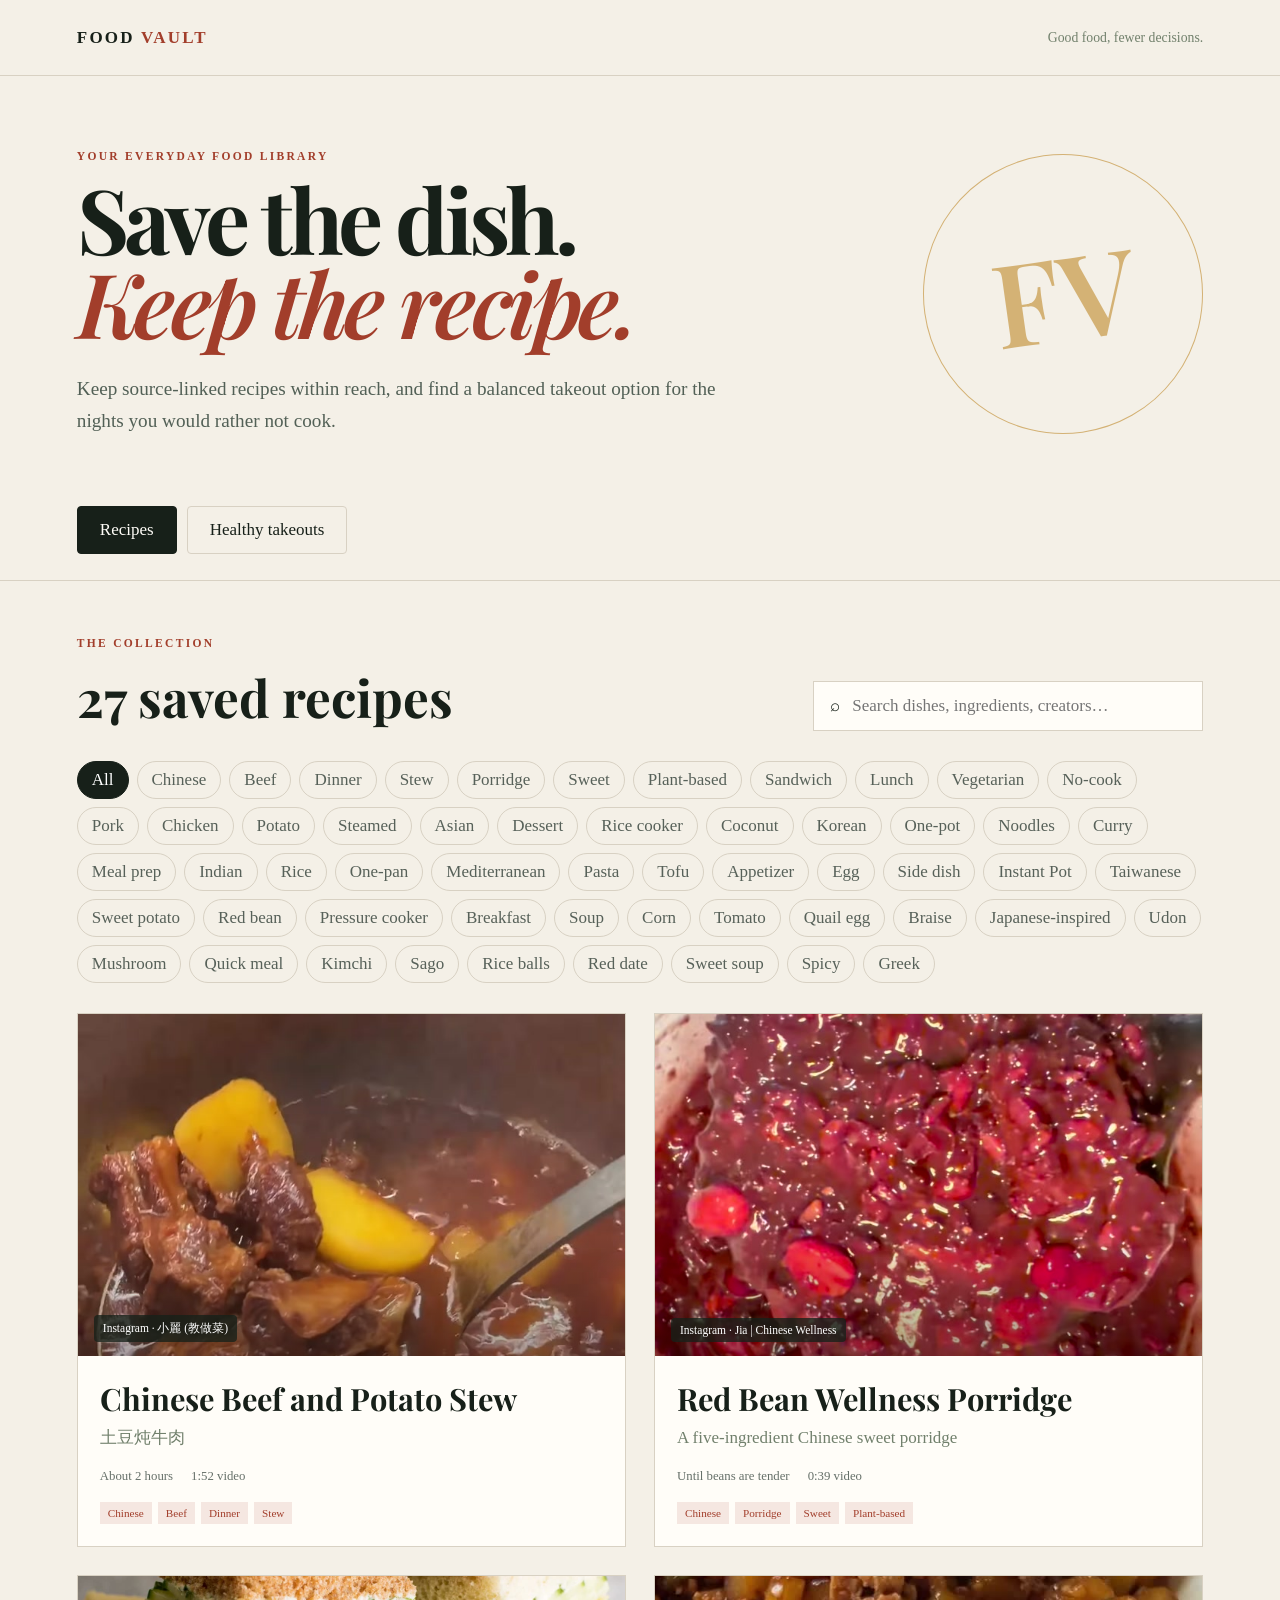
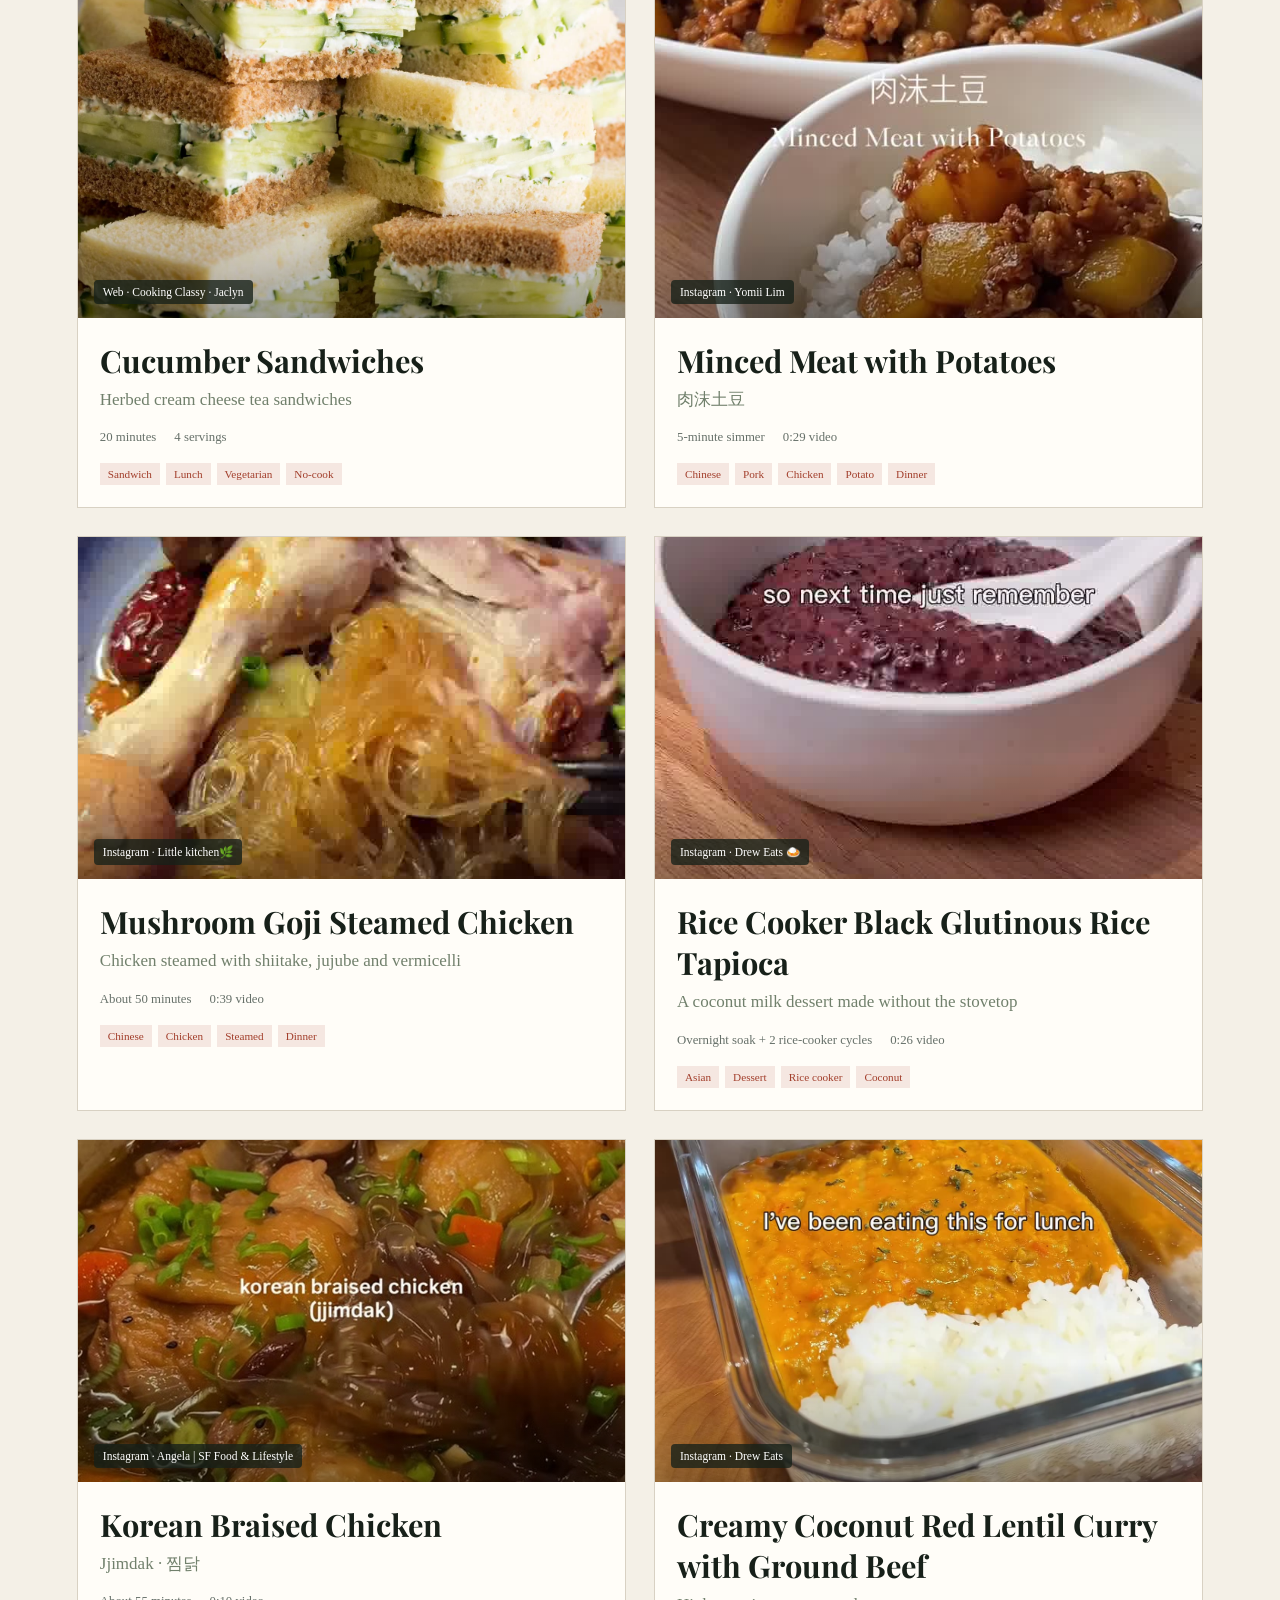
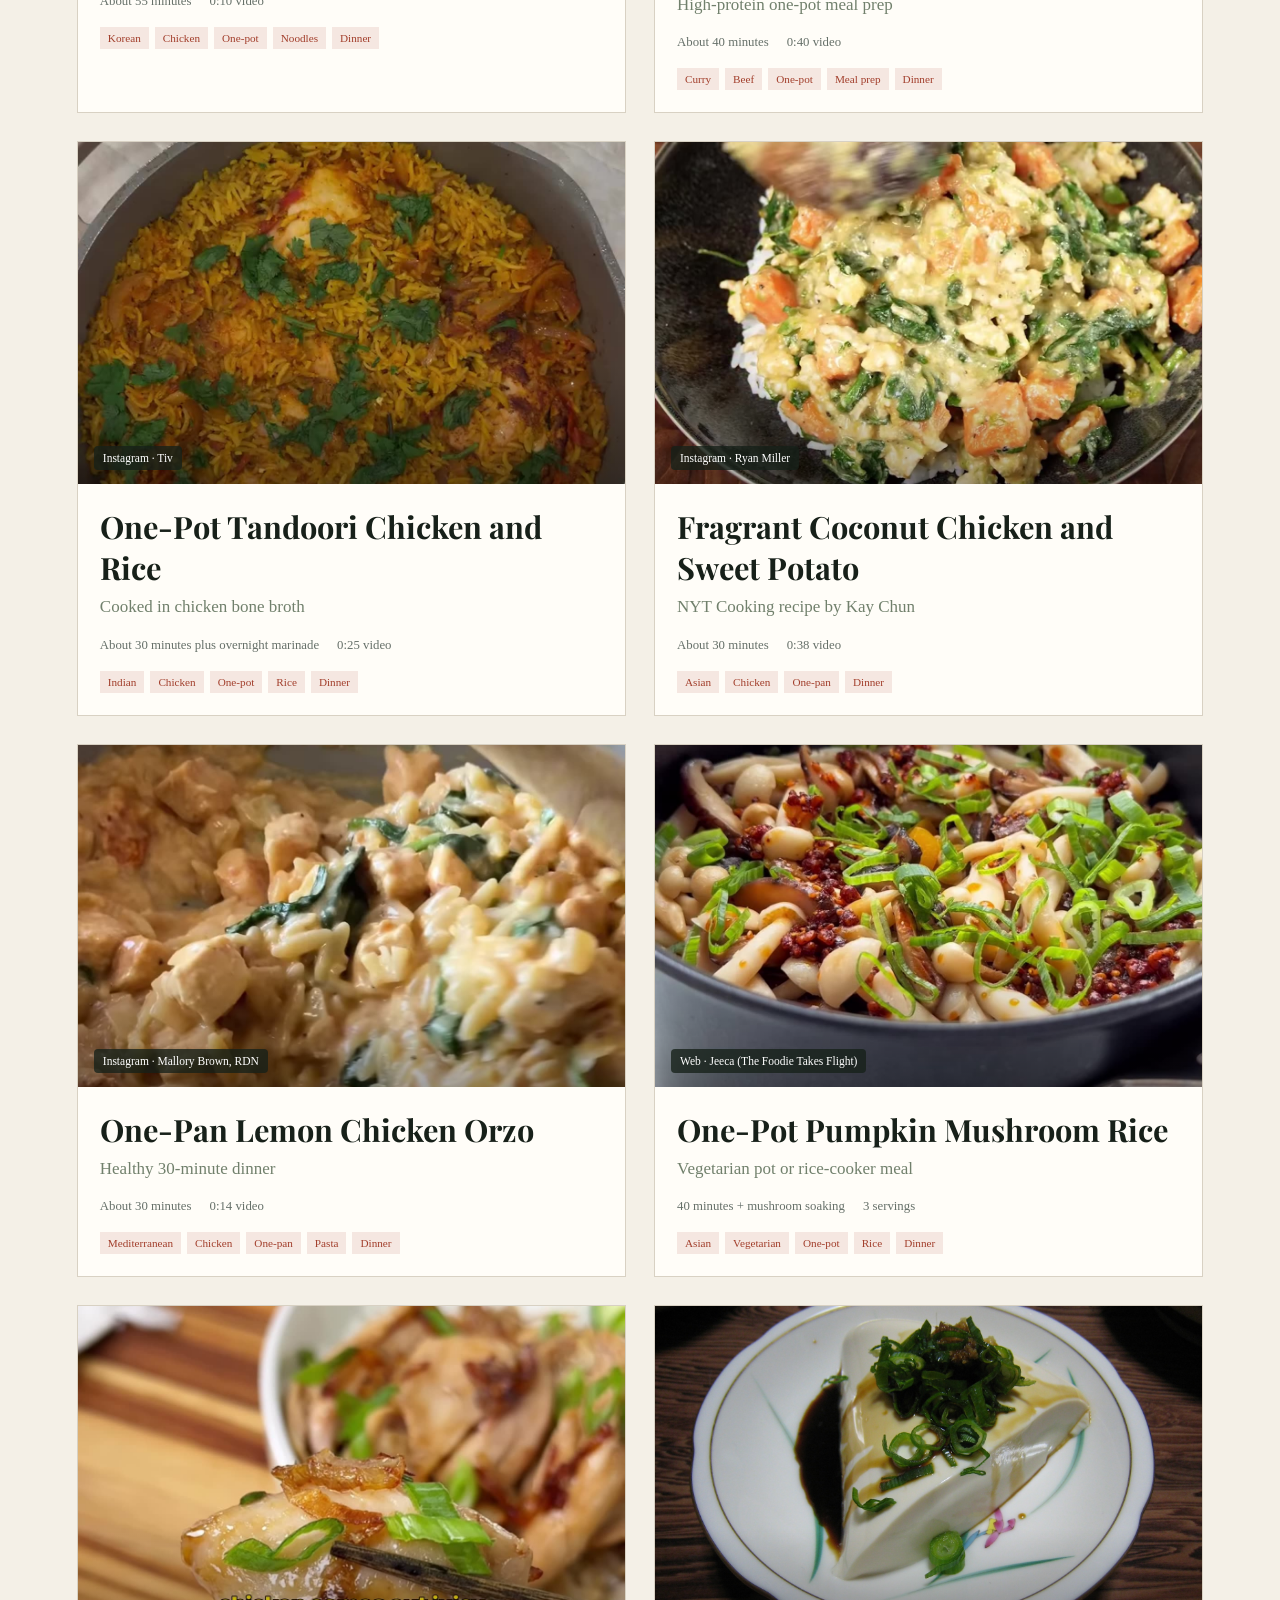
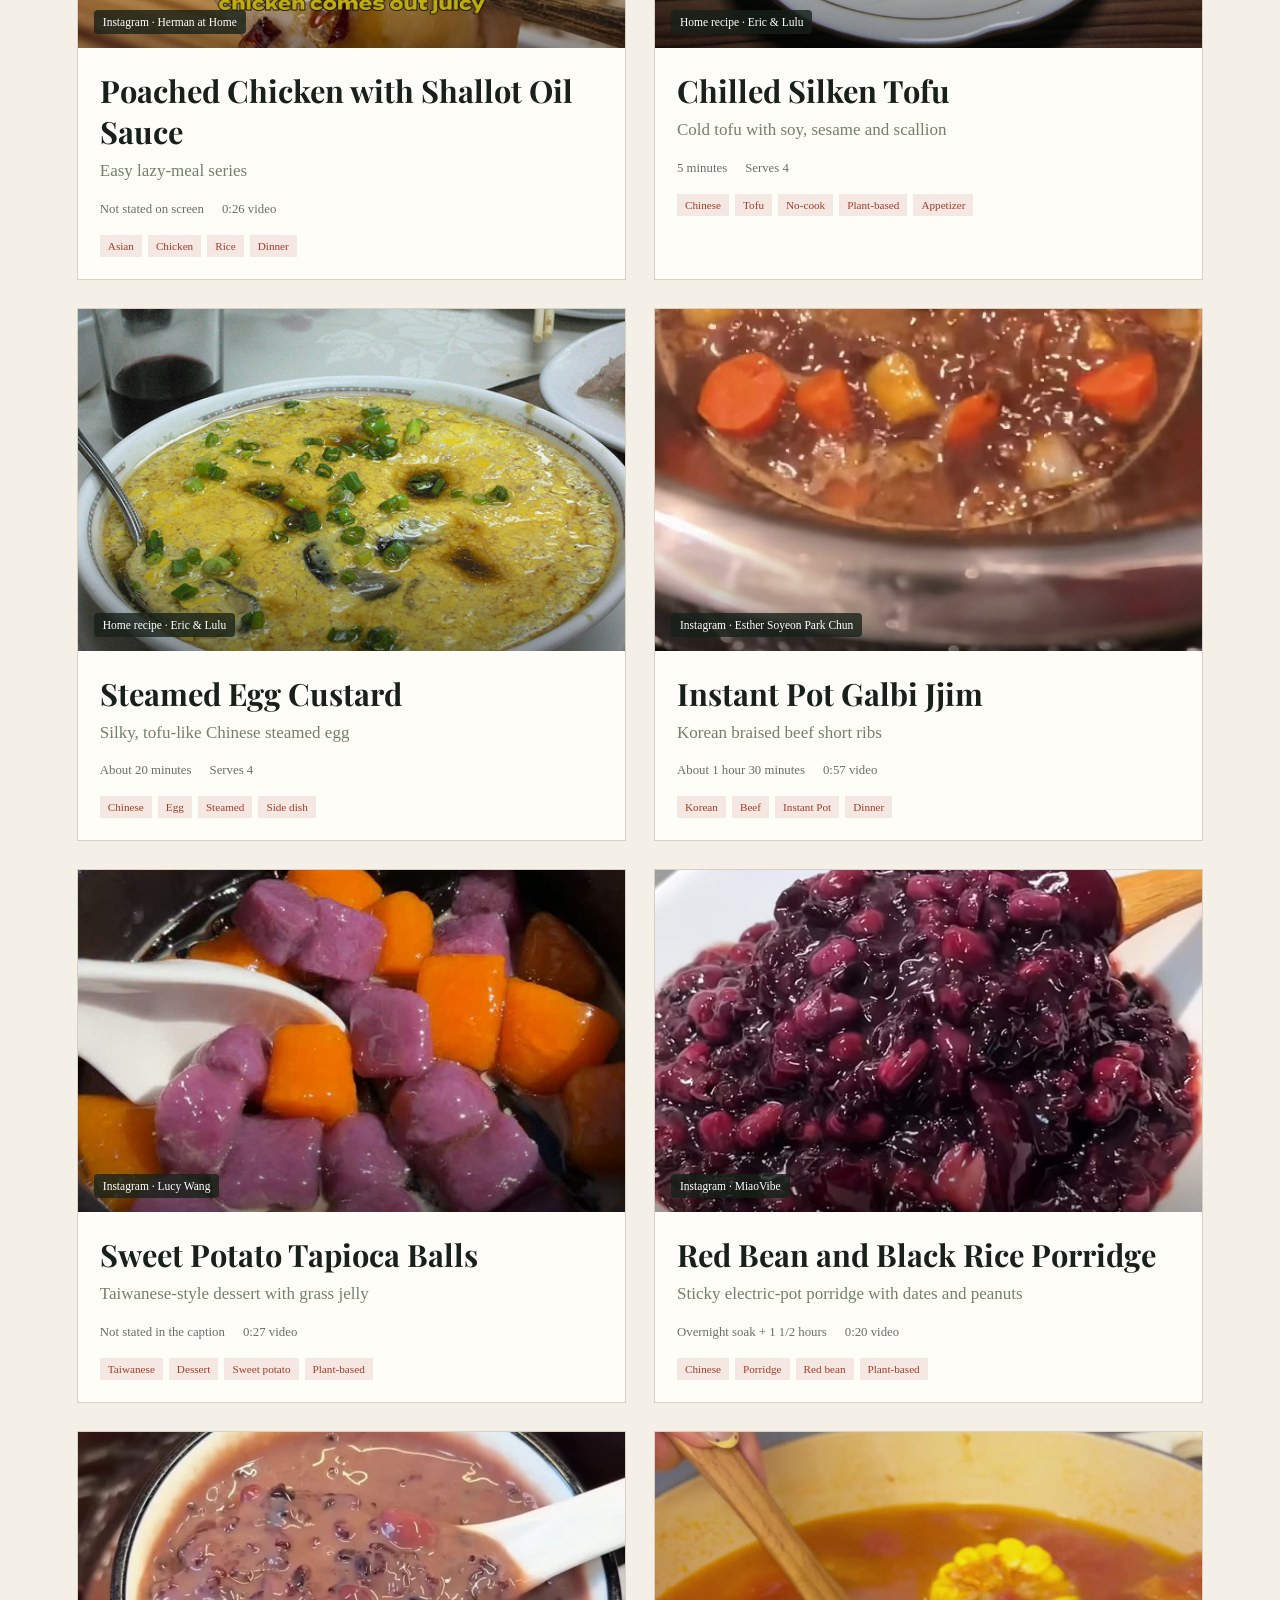
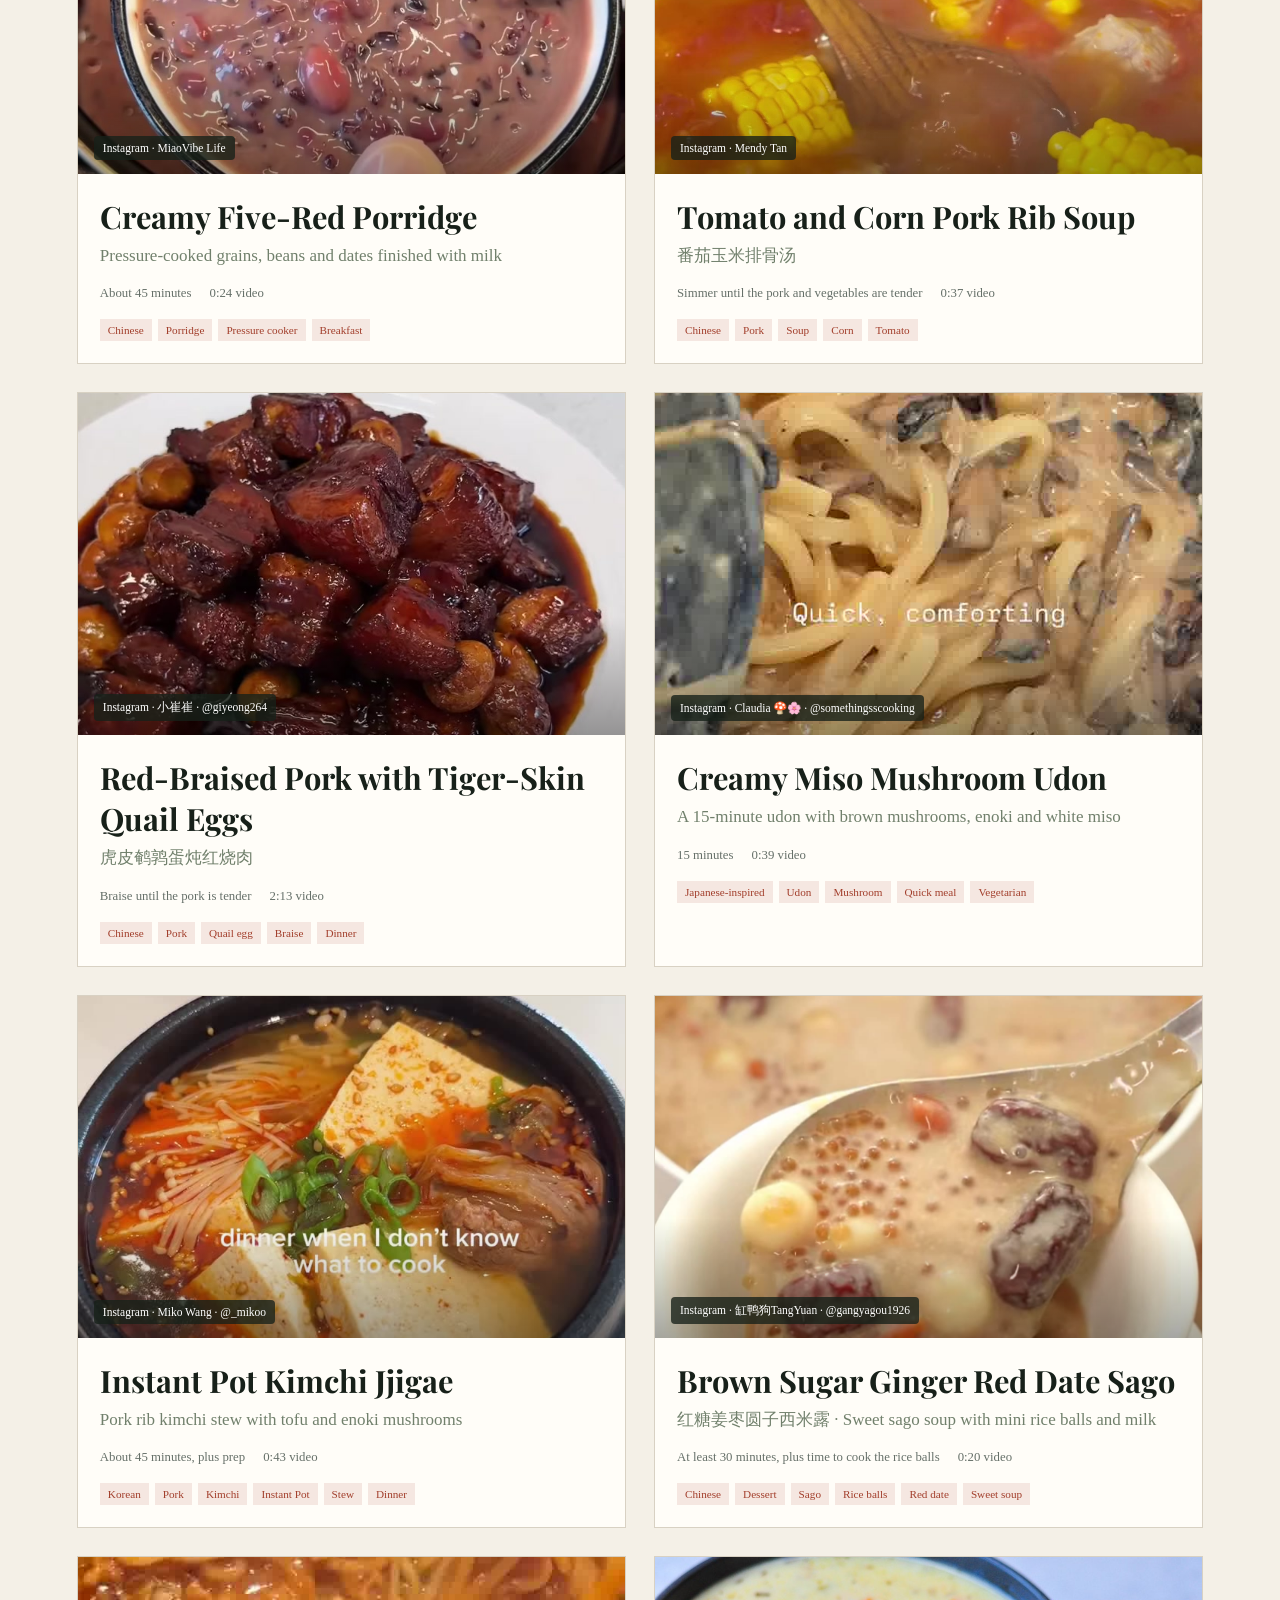
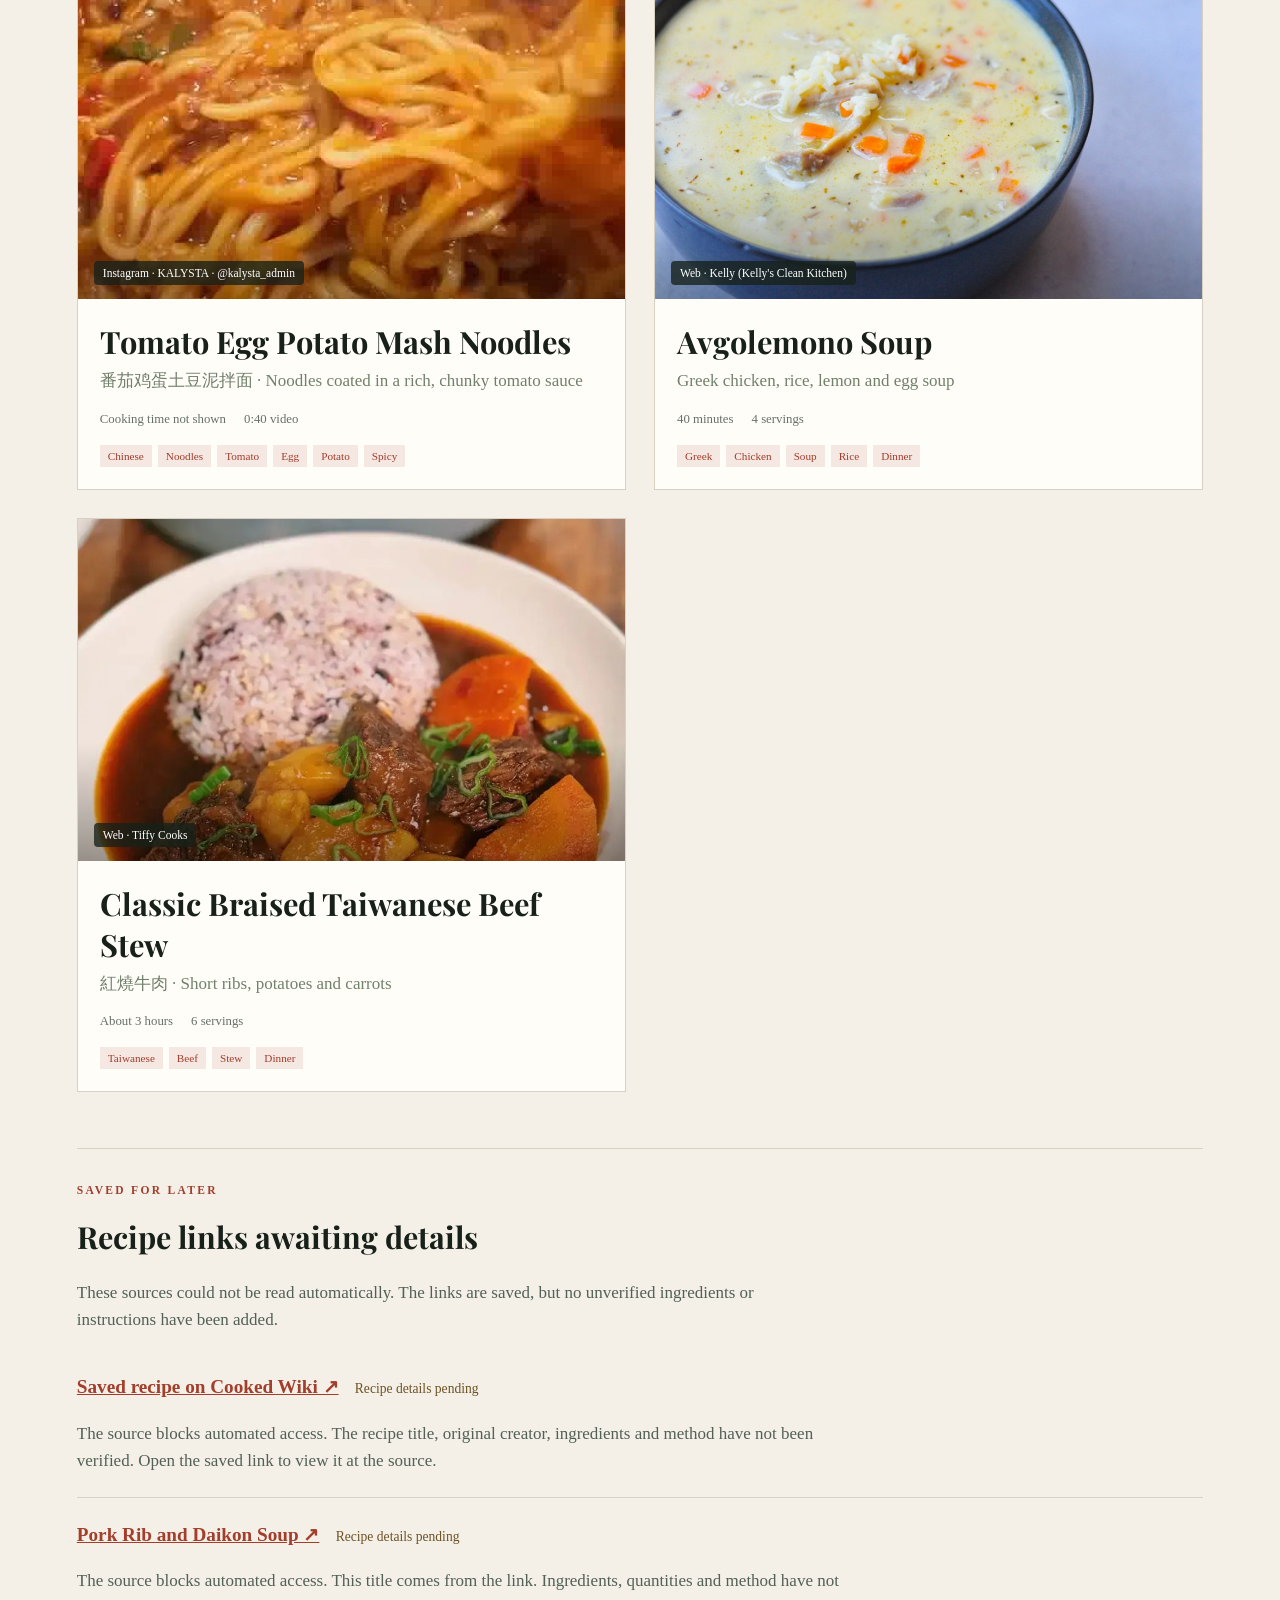
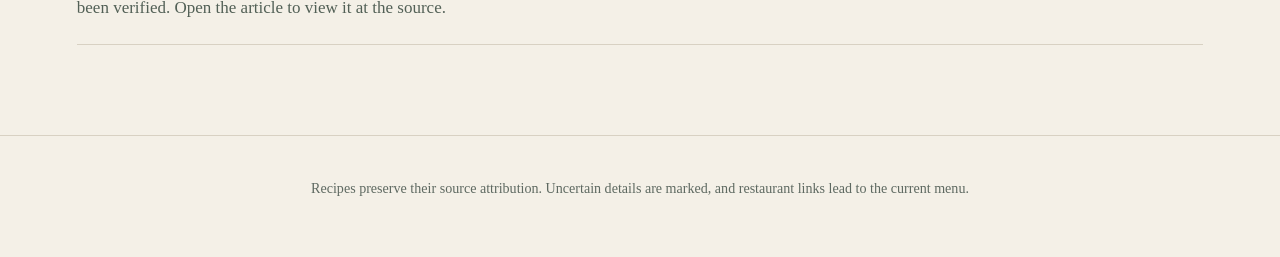
==== docs/recipes/avgolemono-soup/index.html @ fefd0030 "Add healthy takeouts and source-linked recipes" ====
<!doctype html>
<html lang="en">
<head>
  <meta charset="utf-8">
  <base href="../../">
  <meta name="viewport" content="width=device-width, initial-scale=1">
  <meta name="description" content="Source-linked recipes and balanced Durham takeout ideas for everyday meals.">
  <title>Food Vault</title>
  <link rel="preconnect" href="https://fonts.googleapis.com">
  <link rel="preconnect" href="https://fonts.gstatic.com" crossorigin>
  <link href="https://fonts.googleapis.com/css2?family=Playfair+Display:wght@600;700&display=swap" rel="stylesheet">
  <link rel="stylesheet" href="styles.css">
</head>
<body>
  <header class="site-header">
    <a class="brand" href="/#recipes">FOOD <span>VAULT</span></a>
    <p>Good food, fewer decisions.</p>
  </header>

  <main>
    <section class="hero">
      <div class="hero-copy">
        <p class="eyebrow">YOUR EVERYDAY FOOD LIBRARY</p>
        <h1>Save the dish.<br><em>Keep the recipe.</em></h1>
        <p class="intro">Keep source-linked recipes within reach, and find a balanced takeout option for the nights you would rather not cook.</p>
      </div>
      <div class="hero-mark" aria-hidden="true">FV</div>
    </section>

    <nav class="section-nav" aria-label="Food collections">
      <a href="#recipes" data-section="recipes" aria-current="page">Recipes</a>
      <a href="#healthy-takeouts" data-section="healthy-takeouts">Healthy takeouts</a>
    </nav>

    <section id="recipes" class="library" aria-labelledby="library-title">
      <div class="toolbar">
        <div>
          <p class="eyebrow">THE COLLECTION</p>
          <h2 id="library-title"><span id="recipe-count">0</span> saved recipes</h2>
        </div>
        <label class="search">
          <span aria-hidden="true">⌕</span>
          <input id="search" type="search" aria-label="Search recipes" placeholder="Search dishes, ingredients, creators…" autocomplete="off">
        </label>
      </div>
      <div id="filters" class="filters" aria-label="Recipe filters"></div>
      <div id="recipe-grid" class="recipe-grid"></div>
      <p id="empty" class="empty" hidden>No recipes match that search.</p>
      <section class="saved-links" aria-labelledby="saved-links-title">
        <p class="eyebrow">SAVED FOR LATER</p>
        <h3 id="saved-links-title">Recipe links awaiting details</h3>
        <p>These sources could not be read automatically. The links are saved, but no unverified ingredients or instructions have been added.</p>
        <div id="saved-recipe-links"></div>
      </section>
    </section>

    <section id="healthy-takeouts" class="library takeouts" aria-labelledby="takeout-title" hidden>
      <p class="eyebrow">DURHAM &amp; NEARBY</p>
      <h2 id="takeout-title">Healthy takeouts</h2>
      <p class="section-intro">Seven easy options for a meal with protein, vegetables and a satisfying starch. These are balanced ordering ideas, not nutritional ratings.</p>
      <p class="takeout-note">Menus and substitutions change. Check ingredients with the restaurant, choose sauces separately when useful, and refrigerate any next-day lunch promptly.</p>
      <div id="takeout-grid" class="takeout-grid" aria-live="polite"></div>
      <noscript>Enable JavaScript to see the saved restaurants and recipes.</noscript>
    </section>
  </main>

  <dialog id="recipe-dialog">
    <div class="dialog-toolbar"><button class="close" aria-label="Close recipe">×</button></div>
    <article id="recipe-detail"></article>
  </dialog>

  <footer>
    <p>Recipes preserve their source attribution. Uncertain details are marked, and restaurant links lead to the current menu.</p>
  </footer>

  <script src="app.js"></script>
</body>
</html>
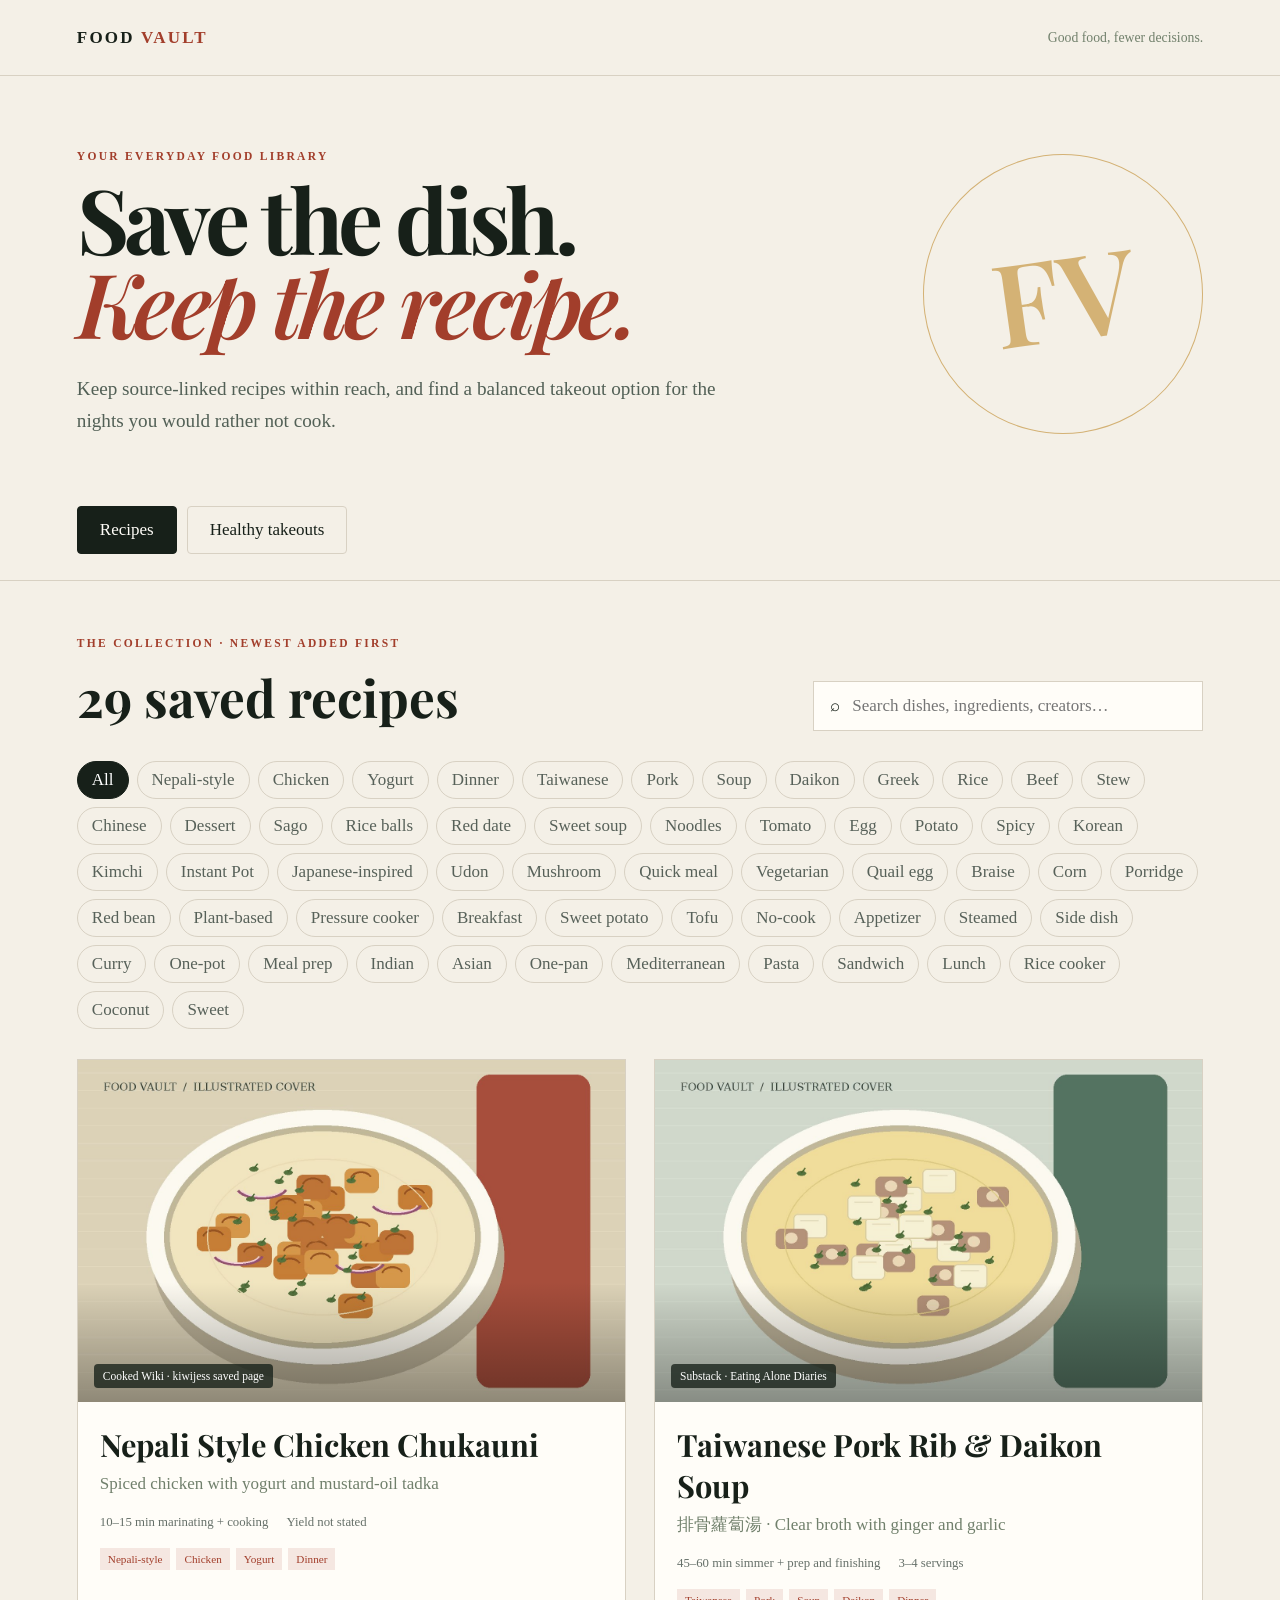
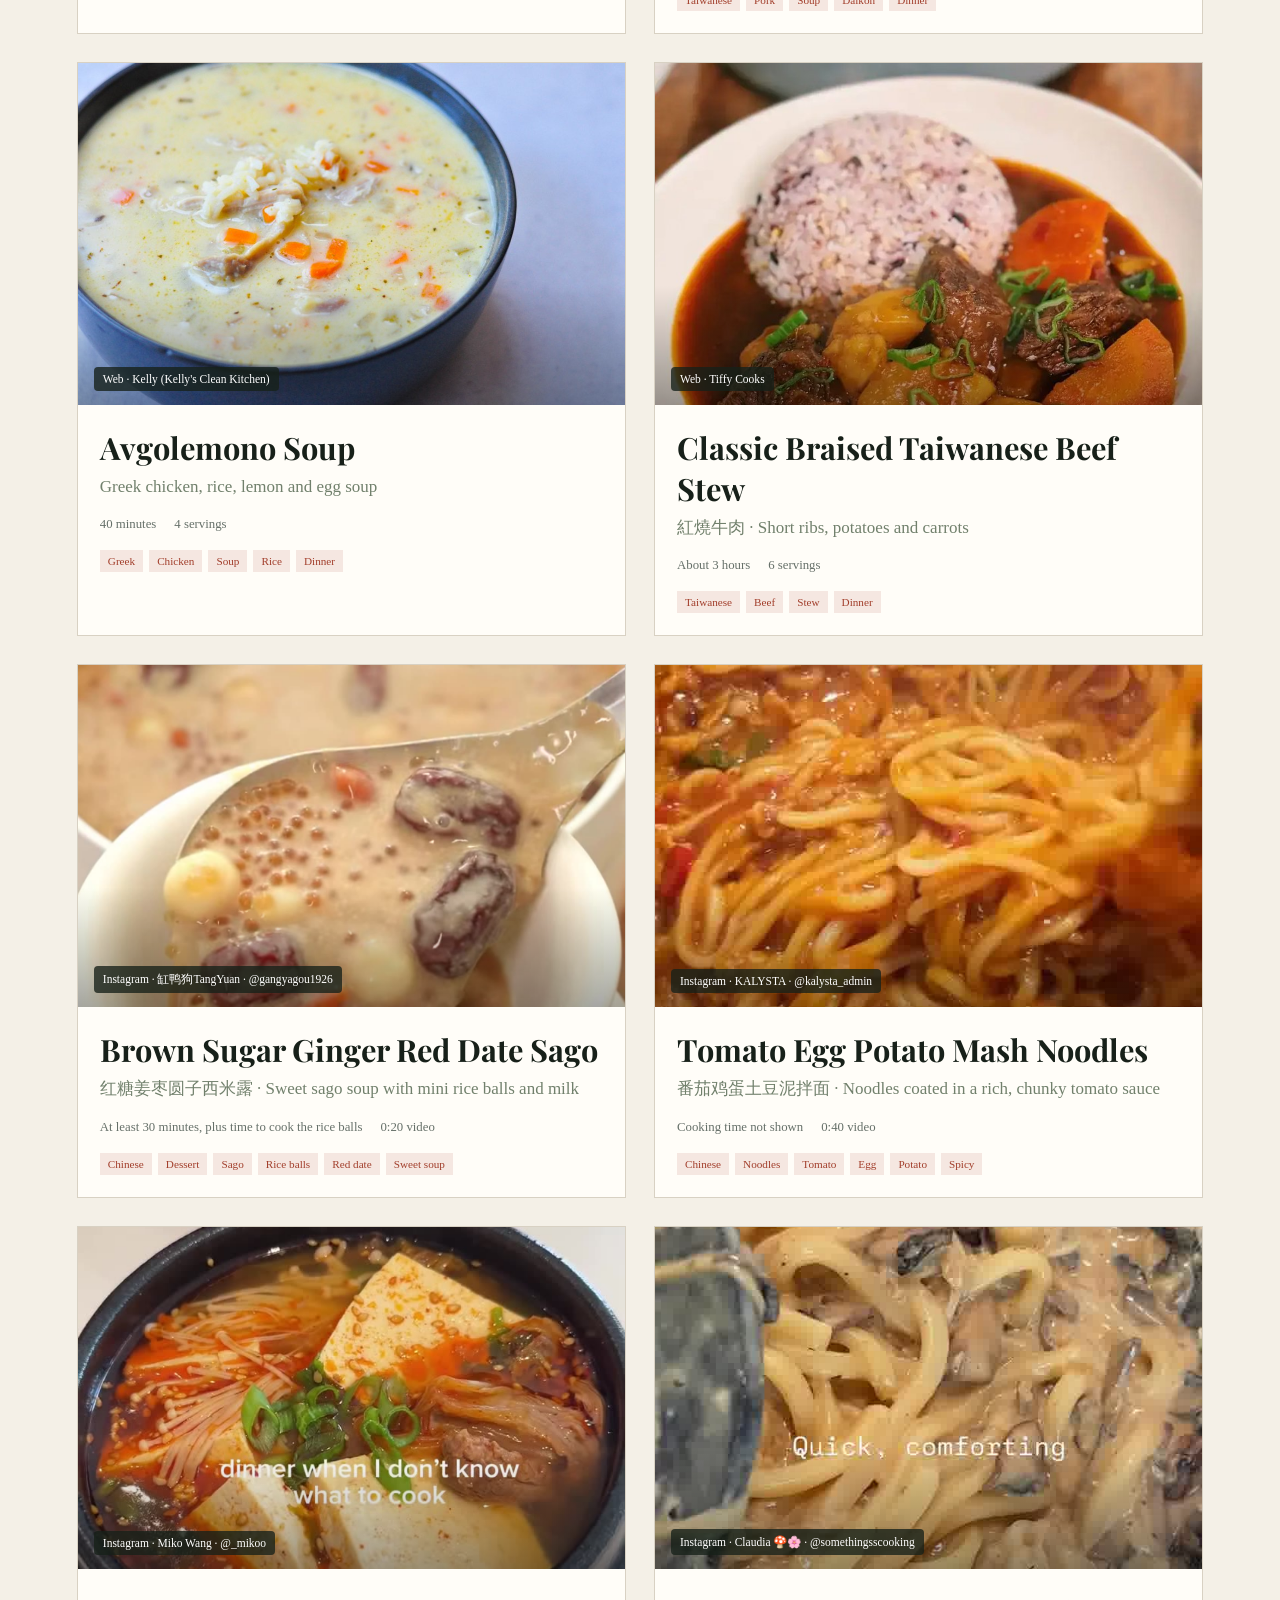
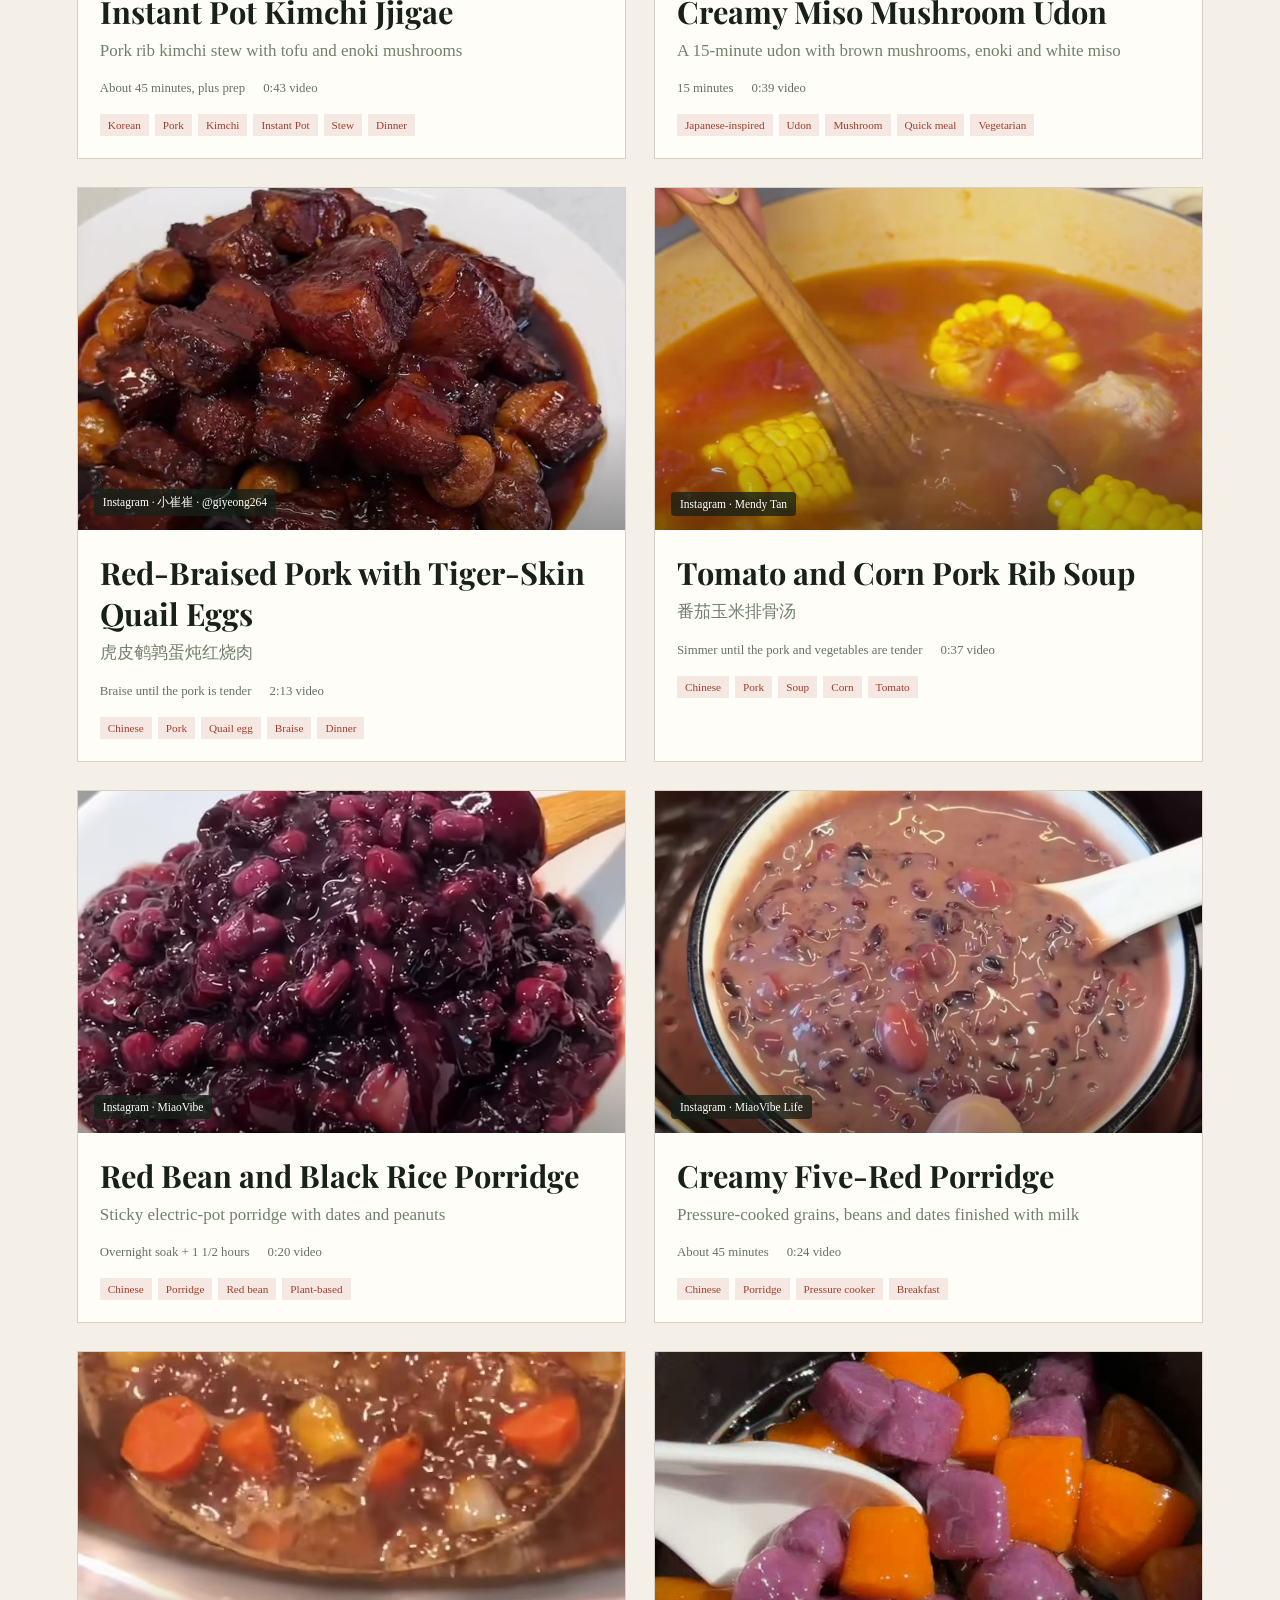
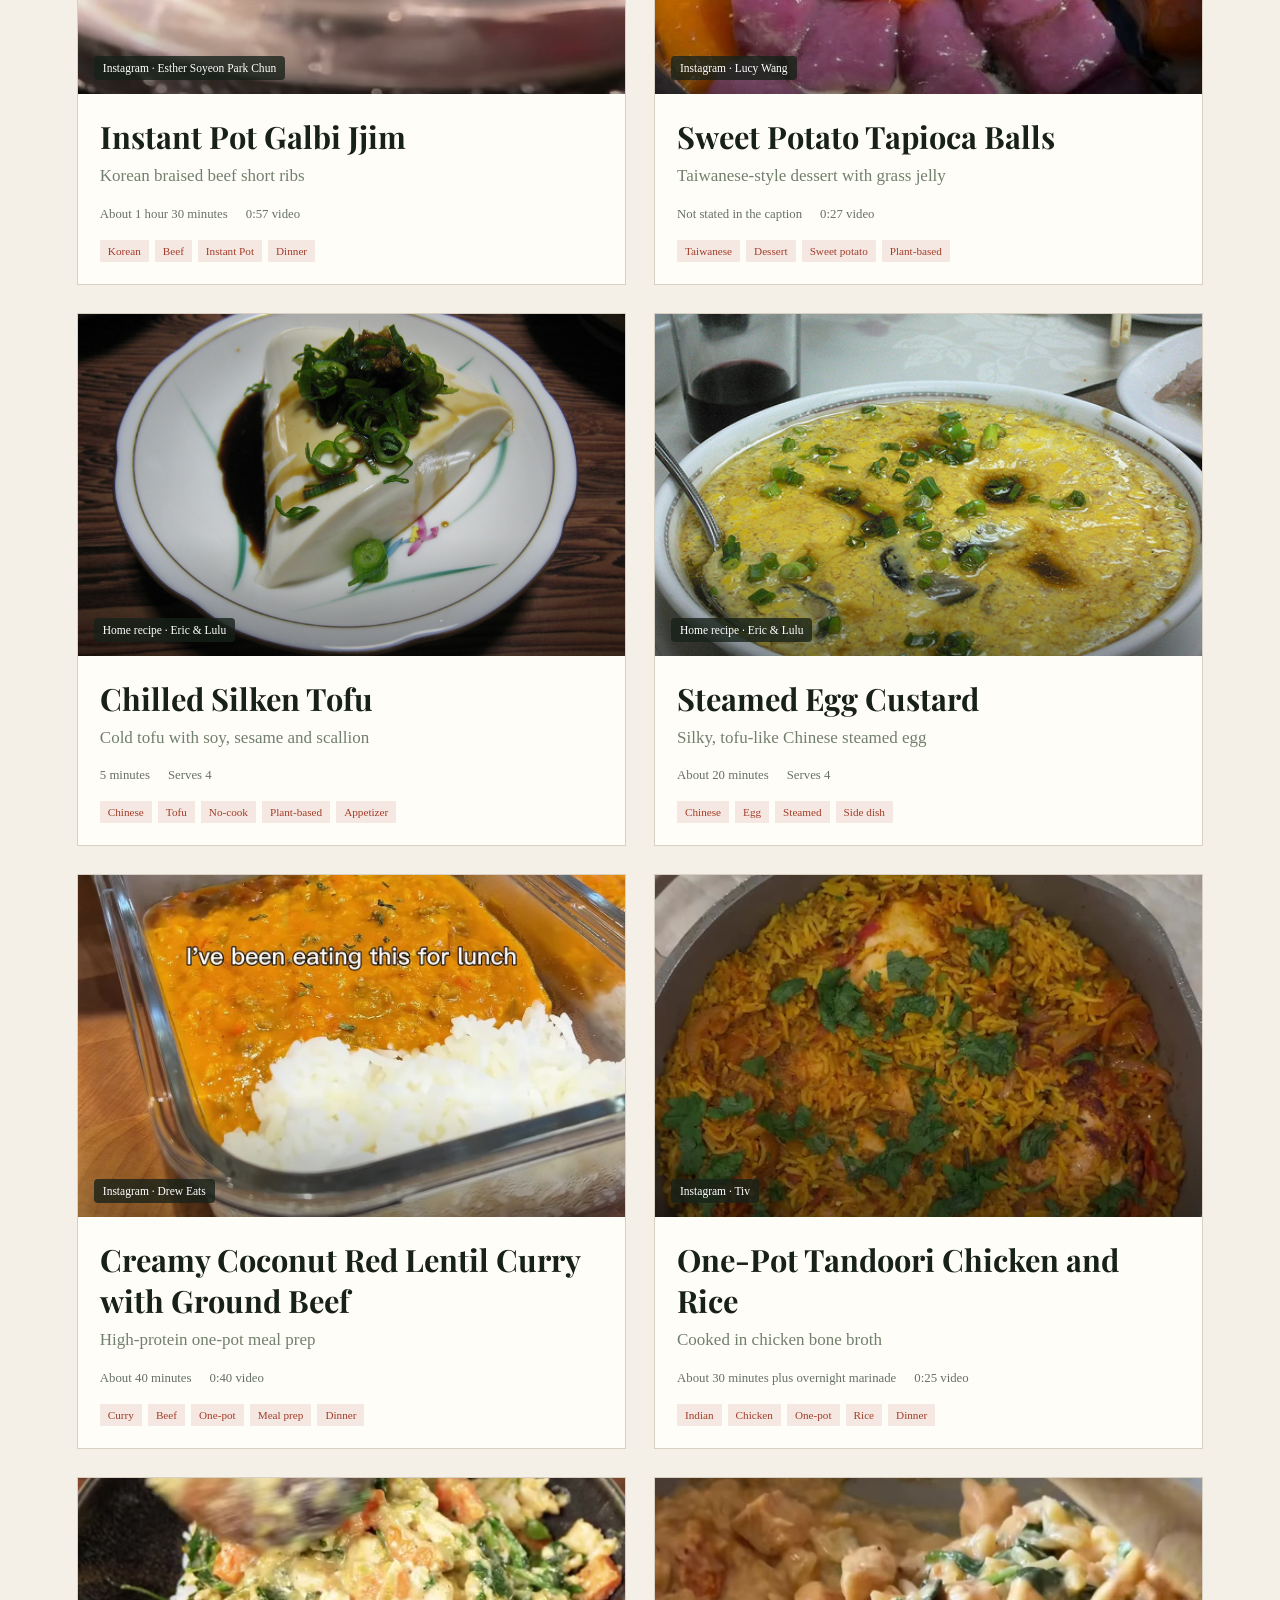
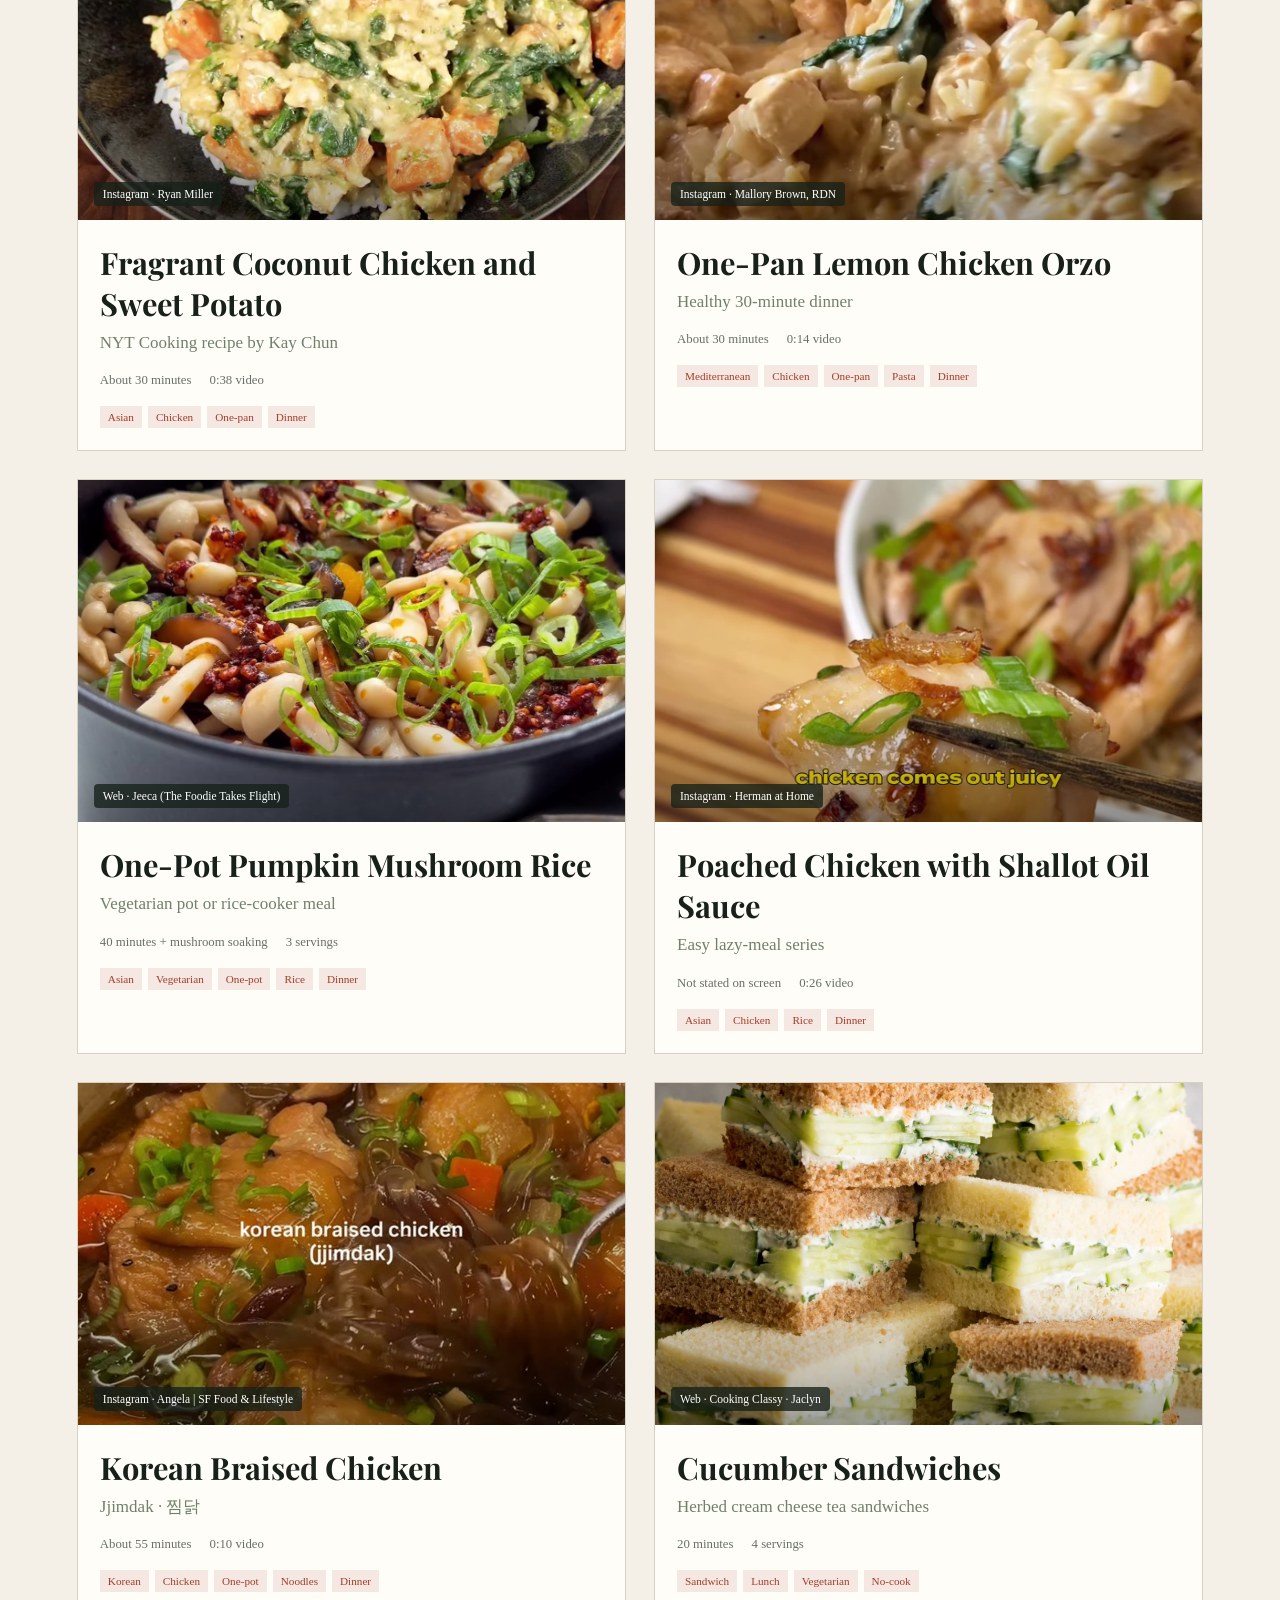
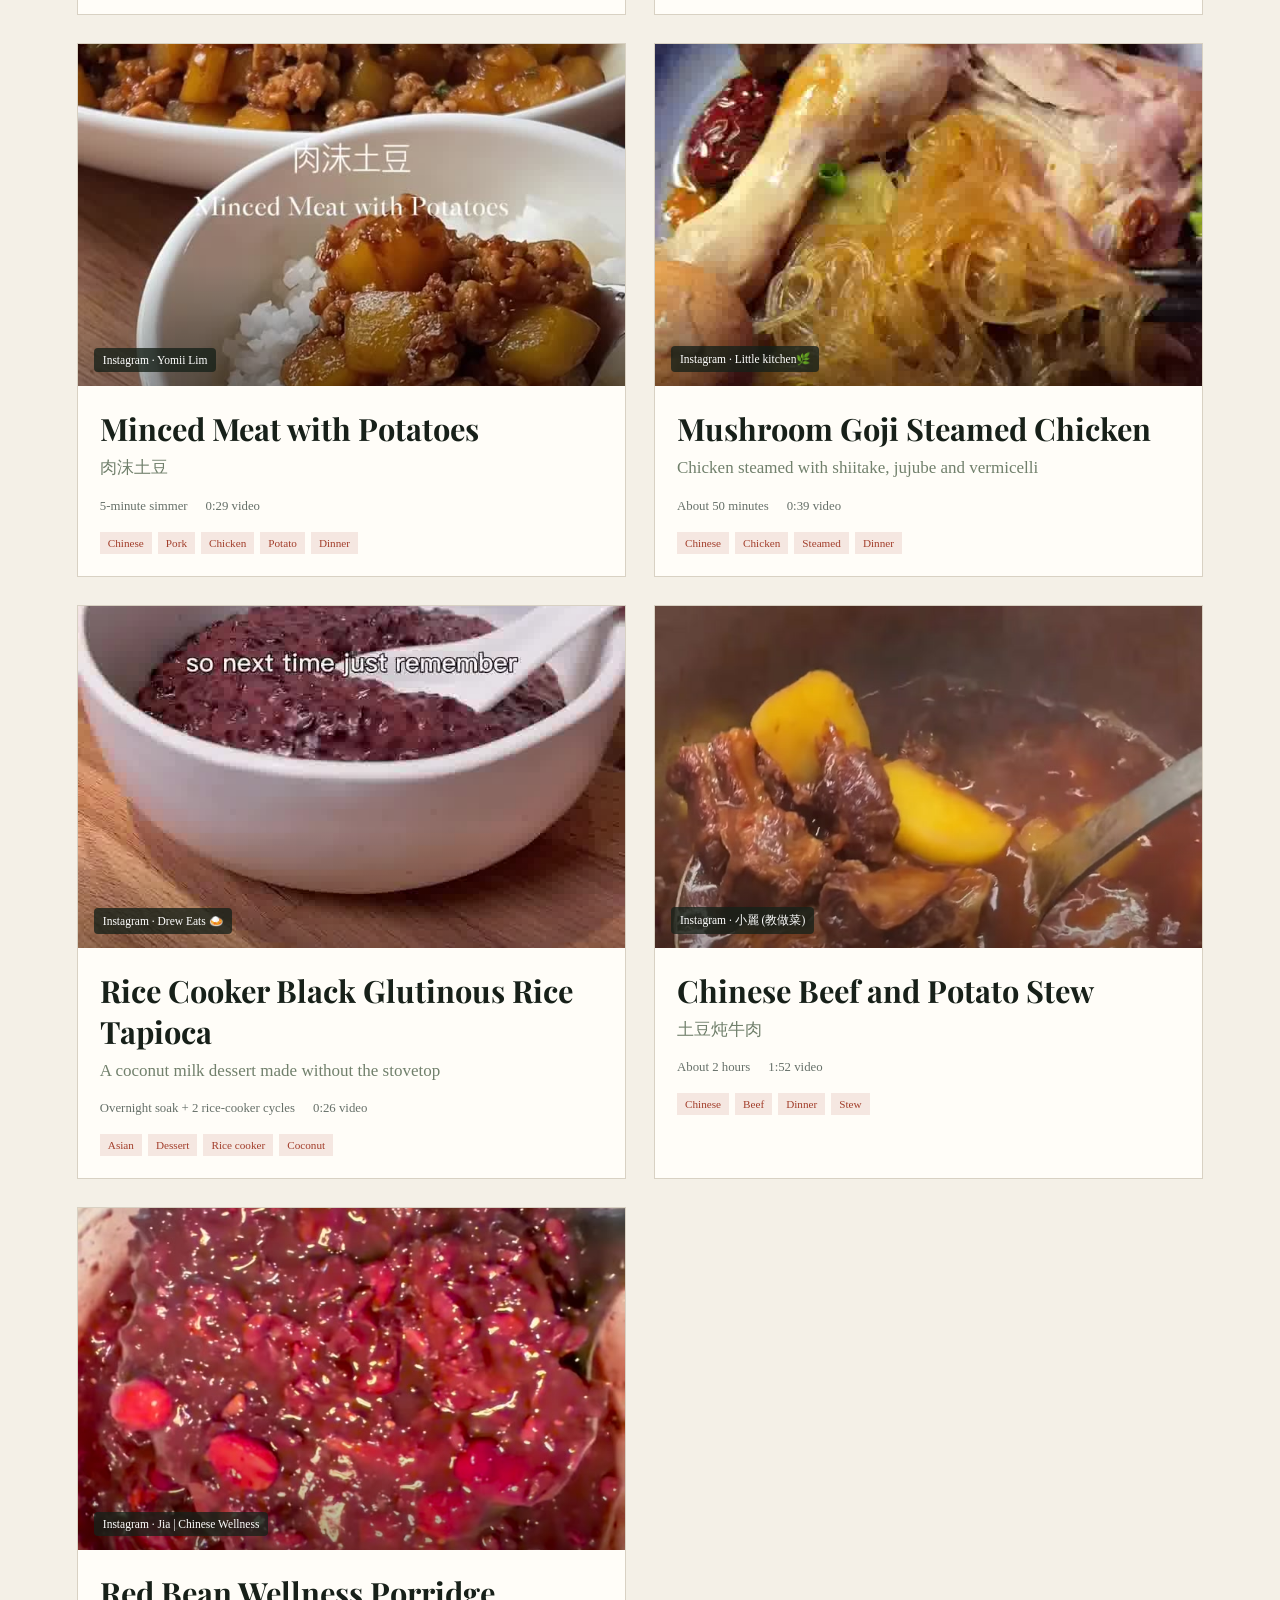
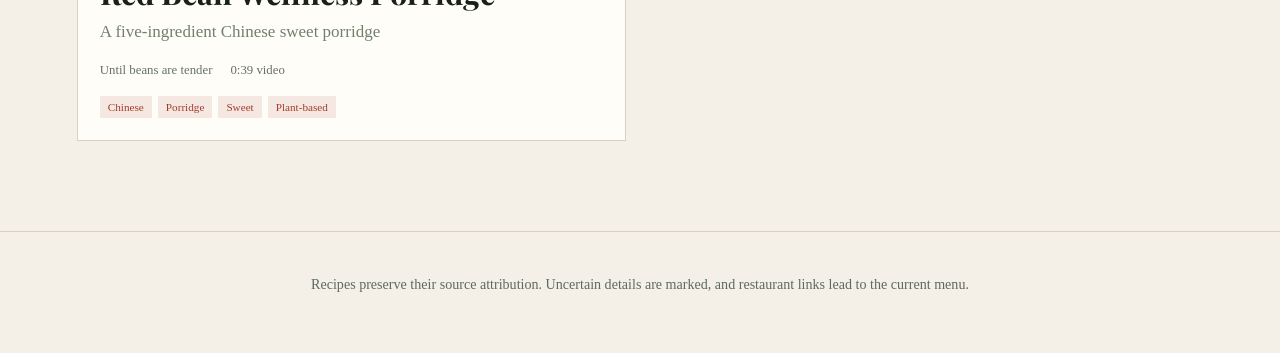
==== commit 3191f059: "Show recipes newest added first" ====
--- a/docs/recipes/avgolemono-soup/index.html
+++ b/docs/recipes/avgolemono-soup/index.html
@@ -35,7 +35,7 @@
     <section id="recipes" class="library" aria-labelledby="library-title">
       <div class="toolbar">
         <div>
-          <p class="eyebrow">THE COLLECTION</p>
+          <p class="eyebrow">THE COLLECTION · NEWEST ADDED FIRST</p>
           <h2 id="library-title"><span id="recipe-count">0</span> saved recipes</h2>
         </div>
         <label class="search">
@@ -46,7 +46,7 @@
       <div id="filters" class="filters" aria-label="Recipe filters"></div>
       <div id="recipe-grid" class="recipe-grid"></div>
       <p id="empty" class="empty" hidden>No recipes match that search.</p>
-      <section class="saved-links" aria-labelledby="saved-links-title">
+      <section class="saved-links" aria-labelledby="saved-links-title" hidden>
         <p class="eyebrow">SAVED FOR LATER</p>
         <h3 id="saved-links-title">Recipe links awaiting details</h3>
         <p>These sources could not be read automatically. The links are saved, but no unverified ingredients or instructions have been added.</p>
